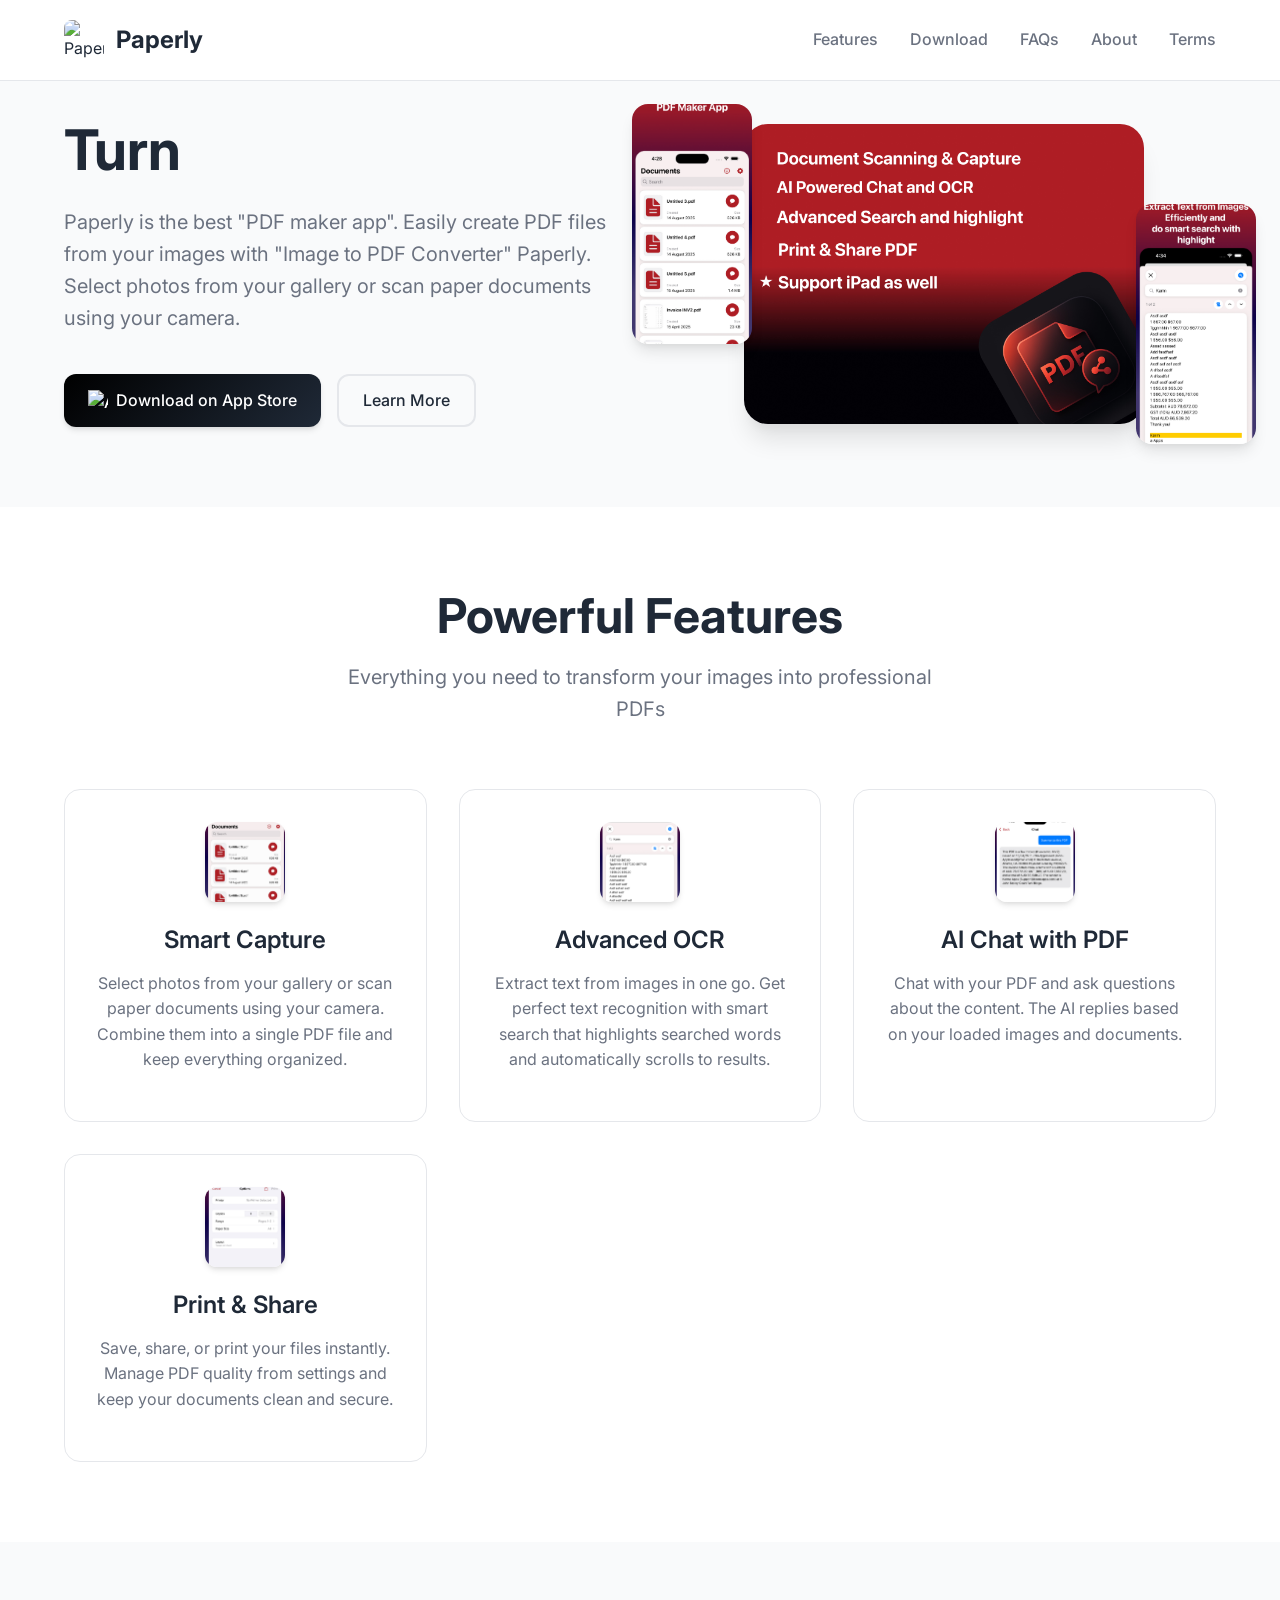
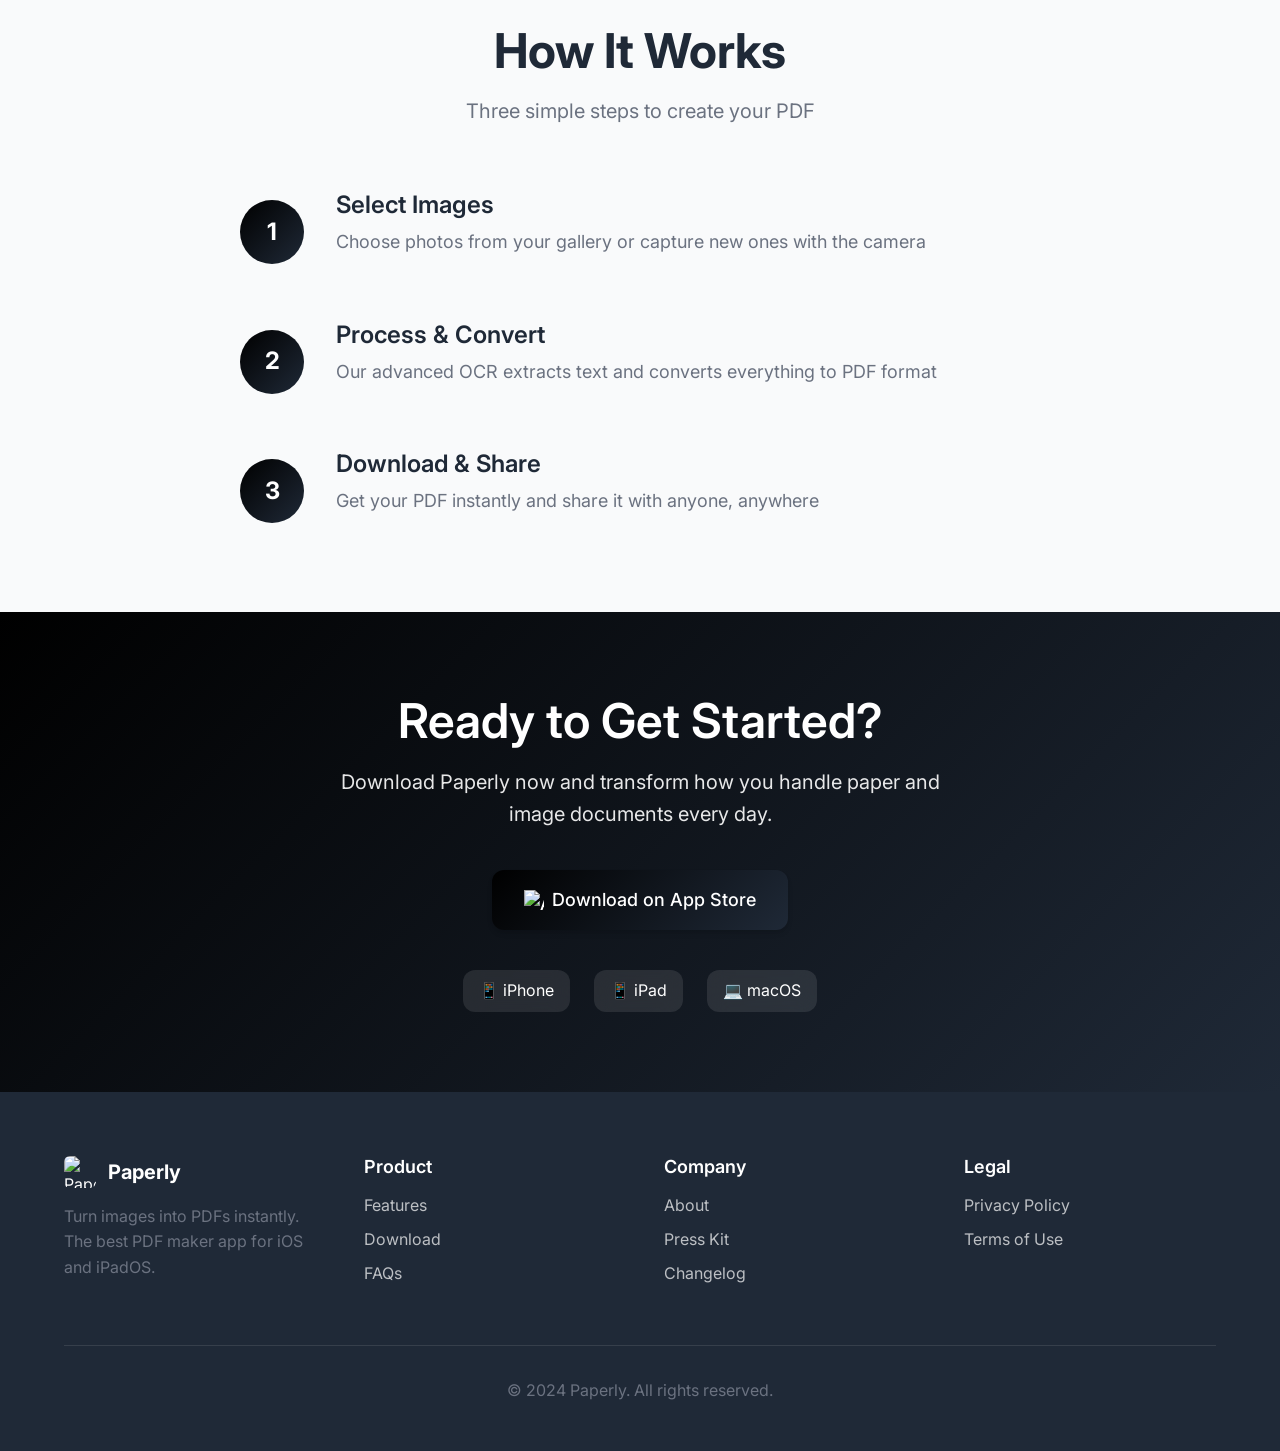
==== index.html @ 192680fa "updated" ====
<!DOCTYPE html>
<html lang="en">
<head>
    <meta charset="UTF-8">
    <meta name="viewport" content="width=device-width, initial-scale=1.0">
    <title>Paperly - Turn Images into PDFs Instantly</title>
    <link rel="stylesheet" href="styles.css">
    <link href="https://fonts.googleapis.com/css2?family=Inter:wght@300;400;500;600;700&display=swap" rel="stylesheet">
    <link rel="icon" type="image/png" href="assets/appIcon.png">
</head>
<body>
    <!-- Navigation -->
    <nav class="navbar">
        <div class="nav-container">
            <div class="nav-logo">
                <a href="index.html" style="text-decoration: none; color: inherit; display: flex; align-items: center; gap: 12px;">
                    <img src="assets/appIcon.png" alt="Paperly" class="logo-img">
                    <span class="logo-text">Paperly</span>
                </a>
            </div>
            <div class="nav-links">
                <a href="#features" class="nav-link">Features</a>
                <a href="#download" class="nav-link">Download</a>
                <a href="faqs.html" class="nav-link">FAQs</a>
                <a href="about.html" class="nav-link">About</a>
                <a href="termsofuse.html" class="nav-link">Terms</a>
            </div>
            <div class="nav-toggle">
                <span></span>
                <span></span>
                <span></span>
            </div>
        </div>
    </nav>

    <!-- Hero Section -->
    <section class="hero">
        <div class="hero-container">
            <div class="hero-content">
                <h1 class="hero-title">
                    Turn Images into PDFs 
                    <span class="gradient-text">Instantly</span>
                </h1>
                <p class="hero-subtitle">
                    Paperly is the best "PDF maker app". Easily create PDF files from your images with "Image to PDF Converter" Paperly. Select photos from your gallery or scan paper documents using your camera.
                </p>
                <div class="hero-buttons">
                    <a href="#download" class="btn btn-primary">
                        <img src="assets/appstore.png" alt="App Store" class="btn-icon">
                        Download on App Store
                    </a>
                    <a href="#features" class="btn btn-secondary">Learn More</a>
                </div>
            </div>
            <div class="hero-image">
                <img src="assets/screenshot/Hero.jpg" alt="Paperly App" class="hero-img">
                <div class="floating-card floating-card-1">
                    <img src="assets/screenshot/iPhone/PDF Maker app.jpg" alt="PDF Maker">
                </div>
                <div class="floating-card floating-card-2">
                    <img src="assets/screenshot/iPhone/Text OCR.jpg" alt="Text OCR">
                </div>
            </div>
        </div>
    </section>

    <!-- Features Section -->
    <section id="features" class="features">
        <div class="container">
            <div class="section-header">
                <h2 class="section-title">Powerful Features</h2>
                <p class="section-subtitle">Everything you need to transform your images into professional PDFs</p>
            </div>
            
            <div class="features-grid">
                <div class="feature-card" data-aos="fade-up">
                    <div class="feature-icon">
                        <img src="assets/screenshot/iPhone/CApture.jpg" alt="Capture">
                    </div>
                    <h3>Smart Capture</h3>
                    <p>Select photos from your gallery or scan paper documents using your camera. Combine them into a single PDF file and keep everything organized.</p>
                </div>
                
                <div class="feature-card" data-aos="fade-up" data-aos-delay="100">
                    <div class="feature-icon">
                        <img src="assets/screenshot/iPhone/Text OCR.jpg" alt="OCR">
                    </div>
                    <h3>Advanced OCR</h3>
                    <p>Extract text from images in one go. Get perfect text recognition with smart search that highlights searched words and automatically scrolls to results.</p>
                </div>
                
                <div class="feature-card" data-aos="fade-up" data-aos-delay="200">
                    <div class="feature-icon">
                        <img src="assets/screenshot/iPhone/AI Powered Chat.jpg" alt="AI Chat">
                    </div>
                    <h3>AI Chat with PDF</h3>
                    <p>Chat with your PDF and ask questions about the content. The AI replies based on your loaded images and documents.</p>
                </div>
                
                <div class="feature-card" data-aos="fade-up" data-aos-delay="300">
                    <div class="feature-icon">
                        <img src="assets/screenshot/iPhone/Print and Share.jpg" alt="Share">
                    </div>
                    <h3>Print & Share</h3>
                    <p>Save, share, or print your files instantly. Manage PDF quality from settings and keep your documents clean and secure.</p>
                </div>
            </div>
        </div>
    </section>

    <!-- How It Works Section -->
    <section class="how-it-works">
        <div class="container">
            <div class="section-header">
                <h2 class="section-title">How It Works</h2>
                <p class="section-subtitle">Three simple steps to create your PDF</p>
            </div>
            
            <div class="steps-container">
                <div class="step" data-aos="fade-right">
                    <div class="step-number">1</div>
                    <div class="step-content">
                        <h3>Select Images</h3>
                        <p>Choose photos from your gallery or capture new ones with the camera</p>
                    </div>
                </div>
                
                <div class="step" data-aos="fade-right" data-aos-delay="100">
                    <div class="step-number">2</div>
                    <div class="step-content">
                        <h3>Process & Convert</h3>
                        <p>Our advanced OCR extracts text and converts everything to PDF format</p>
                    </div>
                </div>
                
                <div class="step" data-aos="fade-right" data-aos-delay="200">
                    <div class="step-number">3</div>
                    <div class="step-content">
                        <h3>Download & Share</h3>
                        <p>Get your PDF instantly and share it with anyone, anywhere</p>
                    </div>
                </div>
            </div>
        </div>
    </section>

    <!-- Download Section -->
    <section id="download" class="download">
        <div class="container">
            <div class="download-content">
                <h2>Ready to Get Started?</h2>
                <p>Download Paperly now and transform how you handle paper and image documents every day.</p>
                <div class="download-buttons">
                    <a href="#" class="btn btn-primary btn-large">
                        <img src="assets/appstore.png" alt="App Store" class="btn-icon">
                        Download on App Store
                    </a>
                </div>
                <div class="device-support">
                    <span>📱 iPhone</span>
                    <span>📱 iPad</span>
                    <span>💻 macOS</span>
                </div>
            </div>
        </div>
    </section>

    <!-- Footer -->
    <footer class="footer">
        <div class="container">
            <div class="footer-content">
                <div class="footer-section">
                    <div class="footer-logo">
                        <img src="assets/appIcon.png" alt="Paperly" class="footer-logo-img">
                        <span>Paperly</span>
                    </div>
                    <p>Turn images into PDFs instantly. The best PDF maker app for iOS and iPadOS.</p>
                </div>
                
                <div class="footer-section">
                    <h4>Product</h4>
                    <ul>
                        <li><a href="#features">Features</a></li>
                        <li><a href="#download">Download</a></li>
                        <li><a href="faqs.html">FAQs</a></li>
                    </ul>
                </div>
                
                <div class="footer-section">
                    <h4>Company</h4>
                    <ul>
                        <li><a href="about.html">About</a></li>
                        <li><a href="presskit.html">Press Kit</a></li>
                        <li><a href="changelog.html">Changelog</a></li>
                    </ul>
                </div>
                
                <div class="footer-section">
                    <h4>Legal</h4>
                    <ul>
                        <li><a href="privacypolicy.html">Privacy Policy</a></li>
                        <li><a href="termsofuse.html">Terms of Use</a></li>
                    </ul>
                </div>
            </div>
            
            <div class="footer-bottom">
                <p>&copy; 2024 Paperly. All rights reserved.</p>
            </div>
        </div>
    </footer>

    <script src="script.js"></script>
</body>
</html>
---- styles.css ----
/* Reset and Base Styles */
* {
    margin: 0;
    padding: 0;
    box-sizing: border-box;
}

:root {
    --primary-color: #000000;
    --secondary-color: #ffffff;
    --accent-color: #6366f1;
    --text-primary: #1f2937;
    --text-secondary: #6b7280;
    --text-light: #9ca3af;
    --background: #ffffff;
    --background-secondary: #f9fafb;
    --border-color: #e5e7eb;
    --shadow-sm: 0 1px 2px 0 rgba(0, 0, 0, 0.05);
    --shadow-md: 0 4px 6px -1px rgba(0, 0, 0, 0.1), 0 2px 4px -1px rgba(0, 0, 0, 0.06);
    --shadow-lg: 0 10px 15px -3px rgba(0, 0, 0, 0.1), 0 4px 6px -2px rgba(0, 0, 0, 0.05);
    --shadow-xl: 0 20px 25px -5px rgba(0, 0, 0, 0.1), 0 10px 10px -5px rgba(0, 0, 0, 0.04);
    --gradient-primary: linear-gradient(135deg, #000000 0%, #1f2937 100%);
    --gradient-secondary: linear-gradient(135deg, #6366f1 0%, #8b5cf6 100%);
    --border-radius: 12px;
    --border-radius-lg: 16px;
    --border-radius-xl: 24px;
    --transition: all 0.3s cubic-bezier(0.4, 0, 0.2, 1);
    --transition-fast: all 0.15s cubic-bezier(0.4, 0, 0.2, 1);
}

body {
    font-family: 'Inter', -apple-system, BlinkMacSystemFont, 'Segoe UI', Roboto, sans-serif;
    line-height: 1.6;
    color: var(--text-primary);
    background-color: var(--background);
    overflow-x: hidden;
}

.container {
    max-width: 1200px;
    margin: 0 auto;
    padding: 0 24px;
}

/* Typography */
h1, h2, h3, h4, h5, h6 {
    font-weight: 600;
    line-height: 1.2;
    margin-bottom: 16px;
}

p {
    margin-bottom: 16px;
    color: var(--text-secondary);
}

/* Buttons */
.btn {
    display: inline-flex;
    align-items: center;
    justify-content: center;
    padding: 12px 24px;
    border-radius: var(--border-radius);
    text-decoration: none;
    font-weight: 500;
    font-size: 16px;
    transition: var(--transition);
    border: none;
    cursor: pointer;
    gap: 8px;
    white-space: nowrap;
}

.btn-primary {
    background: var(--gradient-primary);
    color: var(--secondary-color);
    box-shadow: var(--shadow-md);
}

.btn-primary:hover {
    transform: translateY(-2px);
    box-shadow: var(--shadow-lg);
}

.btn-secondary {
    background: transparent;
    color: var(--text-primary);
    border: 2px solid var(--border-color);
}

.btn-secondary:hover {
    background: var(--background-secondary);
    border-color: var(--text-primary);
}

.btn-large {
    padding: 16px 32px;
    font-size: 18px;
}

.btn-icon {
    width: 20px;
    height: 20px;
    object-fit: contain;
}

/* Navigation */
.navbar {
    position: fixed;
    top: 0;
    left: 0;
    right: 0;
    background: rgba(255, 255, 255, 0.95);
    backdrop-filter: blur(20px);
    border-bottom: 1px solid var(--border-color);
    z-index: 1000;
    transition: var(--transition);
}

.nav-container {
    max-width: 1200px;
    margin: 0 auto;
    padding: 0 24px;
    display: flex;
    align-items: center;
    justify-content: space-between;
    height: 80px;
}

.nav-logo {
    display: flex;
    align-items: center;
    gap: 12px;
}

.logo-img {
    width: 40px;
    height: 40px;
    border-radius: 8px;
}

.logo-text {
    font-size: 24px;
    font-weight: 700;
    color: var(--text-primary);
}

.nav-links {
    display: flex;
    gap: 32px;
}

.nav-link {
    text-decoration: none;
    color: var(--text-secondary);
    font-weight: 500;
    transition: var(--transition);
    position: relative;
}

.nav-link:hover {
    color: var(--text-primary);
}

.nav-link::after {
    content: '';
    position: absolute;
    bottom: -4px;
    left: 0;
    width: 0;
    height: 2px;
    background: var(--gradient-primary);
    transition: var(--transition);
}

.nav-link:hover::after {
    width: 100%;
}

.nav-toggle {
    display: none;
    flex-direction: column;
    gap: 4px;
    cursor: pointer;
}

.nav-toggle span {
    width: 24px;
    height: 2px;
    background: var(--text-primary);
    transition: var(--transition);
}

/* Hero Section */
.hero {
    padding: 120px 0 80px;
    background: var(--background-secondary);
    position: relative;
    overflow: hidden;
}

.hero-container {
    max-width: 1200px;
    margin: 0 auto;
    padding: 0 24px;
    display: grid;
    grid-template-columns: 1fr 1fr;
    gap: 64px;
    align-items: center;
}

.hero-title {
    font-size: 56px;
    font-weight: 700;
    line-height: 1.1;
    margin-bottom: 24px;
    color: var(--text-primary);
}

.gradient-text {
    background: var(--gradient-primary);
    -webkit-background-clip: text;
    -webkit-text-fill-color: transparent;
    background-clip: text;
}

.hero-subtitle {
    font-size: 20px;
    line-height: 1.6;
    margin-bottom: 40px;
    color: var(--text-secondary);
}

.hero-buttons {
    display: flex;
    gap: 16px;
    flex-wrap: wrap;
}

.hero-image {
    position: relative;
    display: flex;
    justify-content: center;
    align-items: center;
}

.hero-img {
    width: 100%;
    max-width: 400px;
    height: auto;
    border-radius: var(--border-radius-xl);
    box-shadow: var(--shadow-xl);
    animation: float 6s ease-in-out infinite;
    opacity: 1 !important;
    transform: scale(1) !important;
}

.floating-card {
    position: absolute;
    width: 120px;
    height: 240px;
    border-radius: var(--border-radius-lg);
    box-shadow: var(--shadow-lg);
    overflow: hidden;
    animation: float 4s ease-in-out infinite;
}

.floating-card img {
    width: 100%;
    height: 100%;
    object-fit: cover;
    opacity: 1 !important;
    transform: scale(1) !important;
}

.floating-card-1 {
    top: -20px;
    left: -40px;
    animation-delay: 0s;
}

.floating-card-2 {
    bottom: -20px;
    right: -40px;
    animation-delay: 2s;
}

@keyframes float {
    0%, 100% { transform: translateY(0px); }
    50% { transform: translateY(-20px); }
}

/* Features Section */
.features {
    padding: 80px 0;
    background: var(--background);
}

.section-header {
    text-align: center;
    margin-bottom: 64px;
}

.section-title {
    font-size: 48px;
    font-weight: 700;
    margin-bottom: 16px;
    color: var(--text-primary);
}

.section-subtitle {
    font-size: 20px;
    color: var(--text-secondary);
    max-width: 600px;
    margin: 0 auto;
}

.features-grid {
    display: grid;
    grid-template-columns: repeat(auto-fit, minmax(280px, 1fr));
    gap: 32px;
}

.feature-card {
    background: var(--background);
    padding: 32px;
    border-radius: var(--border-radius-lg);
    border: 1px solid var(--border-color);
    transition: var(--transition);
    text-align: center;
}

.feature-card:hover {
    transform: translateY(-8px);
    box-shadow: var(--shadow-xl);
    border-color: var(--accent-color);
}

.feature-icon {
    width: 80px;
    height: 80px;
    margin: 0 auto 24px;
    border-radius: var(--border-radius);
    overflow: hidden;
    box-shadow: var(--shadow-md);
}

.feature-icon img {
    width: 100%;
    height: 100%;
    object-fit: cover;
    opacity: 1 !important;
    transform: scale(1) !important;
}

.feature-card h3 {
    font-size: 24px;
    margin-bottom: 16px;
    color: var(--text-primary);
}

.feature-card p {
    color: var(--text-secondary);
    line-height: 1.6;
}

/* How It Works Section */
.how-it-works {
    padding: 80px 0;
    background: var(--background-secondary);
}

.steps-container {
    display: flex;
    flex-direction: column;
    gap: 48px;
    max-width: 800px;
    margin: 0 auto;
}

.step {
    display: flex;
    align-items: center;
    gap: 32px;
}

.step-number {
    width: 64px;
    height: 64px;
    background: var(--gradient-primary);
    color: var(--secondary-color);
    border-radius: 50%;
    display: flex;
    align-items: center;
    justify-content: center;
    font-size: 24px;
    font-weight: 700;
    flex-shrink: 0;
}

.step-content h3 {
    font-size: 24px;
    margin-bottom: 8px;
    color: var(--text-primary);
}

.step-content p {
    color: var(--text-secondary);
    font-size: 18px;
}

/* Download Section */
.download {
    padding: 80px 0;
    background: var(--gradient-primary);
    color: var(--secondary-color);
    text-align: center;
}

.download-content h2 {
    font-size: 48px;
    margin-bottom: 16px;
    color: var(--secondary-color);
}

.download-content p {
    font-size: 20px;
    margin-bottom: 40px;
    color: rgba(255, 255, 255, 0.9);
    max-width: 600px;
    margin-left: auto;
    margin-right: auto;
}

.download-buttons {
    margin-bottom: 40px;
}

.device-support {
    display: flex;
    justify-content: center;
    gap: 24px;
    flex-wrap: wrap;
}

.device-support span {
    background: rgba(255, 255, 255, 0.1);
    padding: 8px 16px;
    border-radius: var(--border-radius);
    font-size: 16px;
    backdrop-filter: blur(10px);
}

/* Footer */
.footer {
    background: var(--text-primary);
    color: var(--secondary-color);
    padding: 64px 0 32px;
}

.footer-content {
    display: grid;
    grid-template-columns: repeat(auto-fit, minmax(250px, 1fr));
    gap: 48px;
    margin-bottom: 48px;
}

.footer-logo {
    display: flex;
    align-items: center;
    gap: 12px;
    margin-bottom: 16px;
}

.footer-logo-img {
    width: 32px;
    height: 32px;
    border-radius: 6px;
}

.footer-logo span {
    font-size: 20px;
    font-weight: 700;
}

.footer-section h4 {
    font-size: 18px;
    margin-bottom: 16px;
    color: var(--secondary-color);
}

.footer-section ul {
    list-style: none;
}

.footer-section ul li {
    margin-bottom: 8px;
}

.footer-section ul li a {
    color: rgba(255, 255, 255, 0.7);
    text-decoration: none;
    transition: var(--transition);
}

.footer-section ul li a:hover {
    color: var(--secondary-color);
}

.footer-bottom {
    border-top: 1px solid rgba(255, 255, 255, 0.1);
    padding-top: 32px;
    text-align: center;
    color: rgba(255, 255, 255, 0.6);
}

/* Responsive Design */
@media (max-width: 768px) {
    .nav-links {
        display: none;
    }
    
    .nav-toggle {
        display: flex;
    }
    
    .hero-container {
        grid-template-columns: 1fr;
        text-align: center;
        gap: 48px;
    }
    
    .hero-title {
        font-size: 40px;
    }
    
    .hero-buttons {
        justify-content: center;
    }
    
    .features-grid {
        grid-template-columns: 1fr;
    }
    
    .step {
        flex-direction: column;
        text-align: center;
        gap: 24px;
    }
    
    .floating-card {
        display: none;
    }
}

@media (max-width: 480px) {
    .container {
        padding: 0 16px;
    }
    
    .hero-title {
        font-size: 32px;
    }
    
    .section-title {
        font-size: 32px;
    }
    
    .btn {
        width: 100%;
        justify-content: center;
    }
    
    .hero-buttons {
        flex-direction: column;
    }
}

/* Animation Classes */
[data-aos] {
    opacity: 0;
    transform: translateY(30px);
    transition: opacity 0.6s ease, transform 0.6s ease;
}

[data-aos].aos-animate {
    opacity: 1;
    transform: translateY(0);
}

[data-aos="fade-up"] {
    transform: translateY(30px);
}

[data-aos="fade-right"] {
    transform: translateX(-30px);
}

[data-aos="fade-left"] {
    transform: translateX(30px);
}

/* Smooth scrolling */
html {
    scroll-behavior: smooth;
}

/* Selection styles */
::selection {
    background: var(--accent-color);
    color: var(--secondary-color);
}

/* Focus styles */
.btn:focus,
.nav-link:focus {
    outline: 2px solid var(--accent-color);
    outline-offset: 2px;
}
}
}
}
}
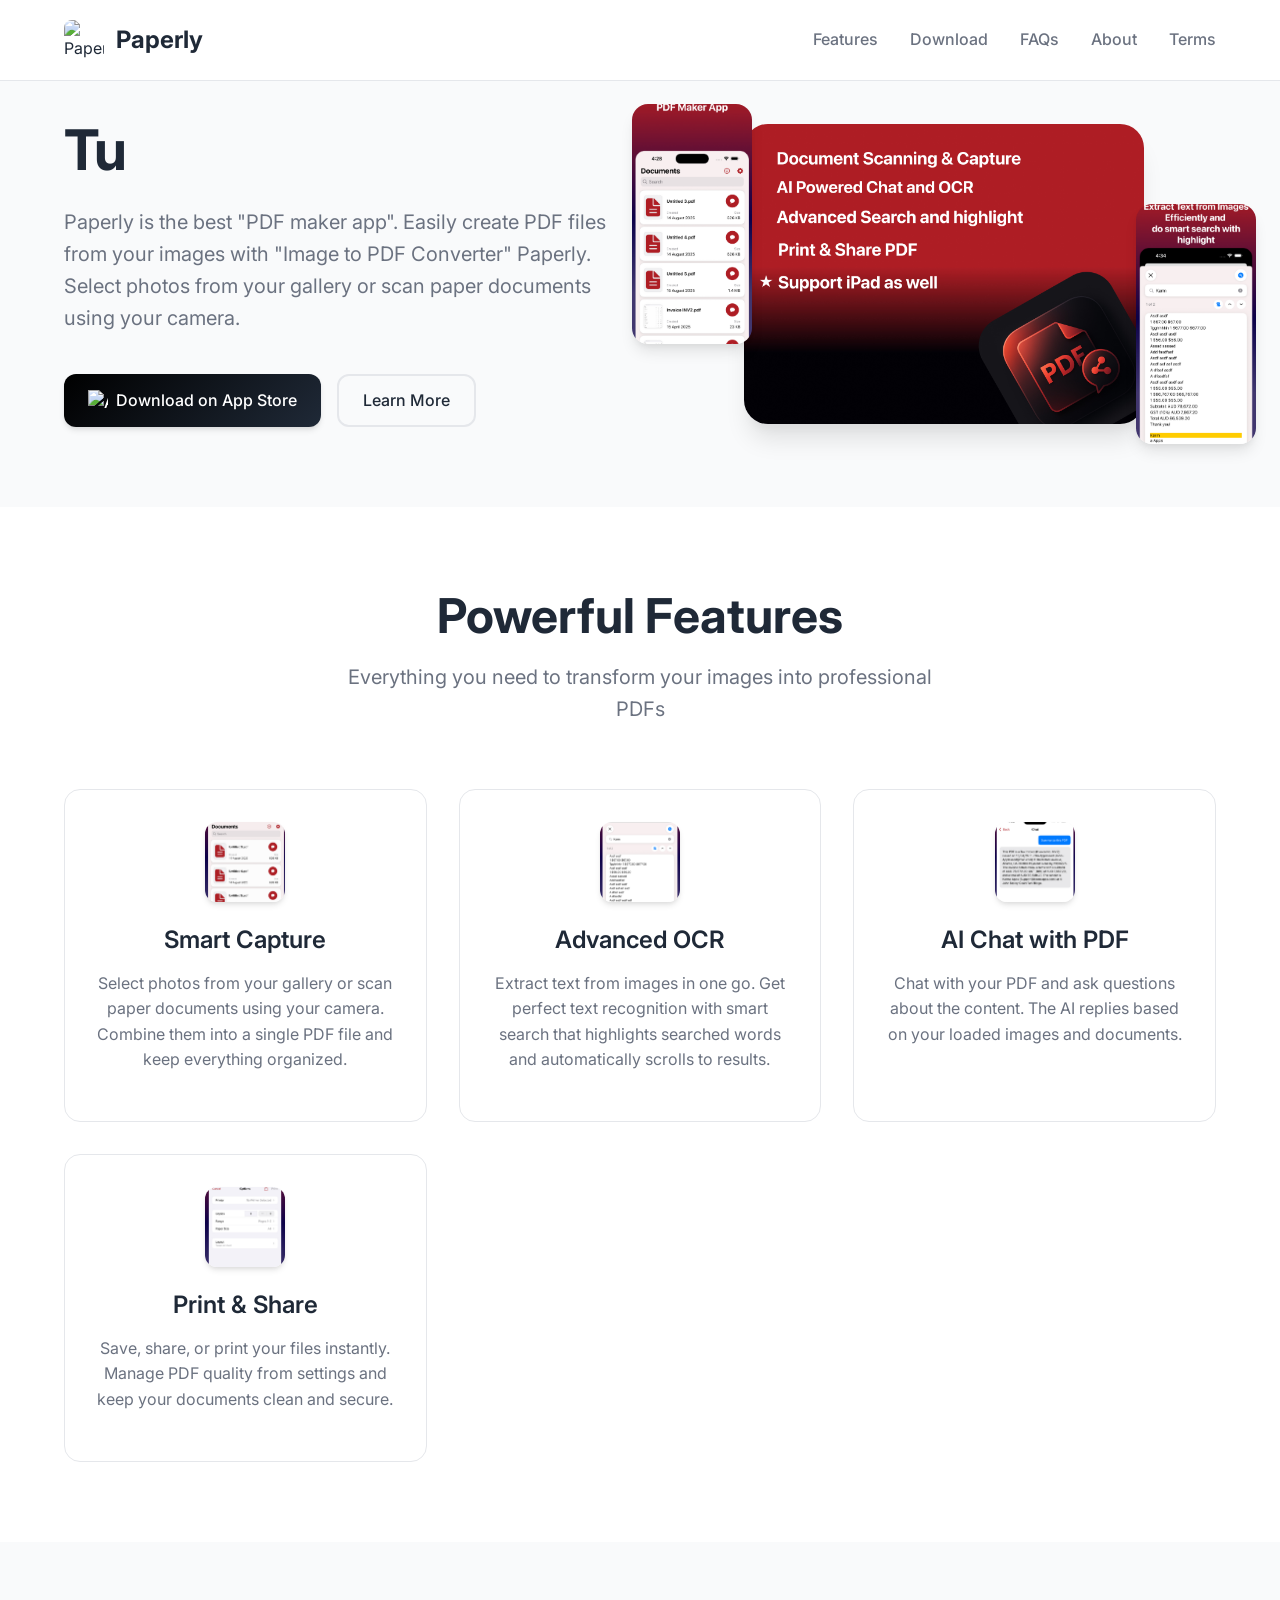
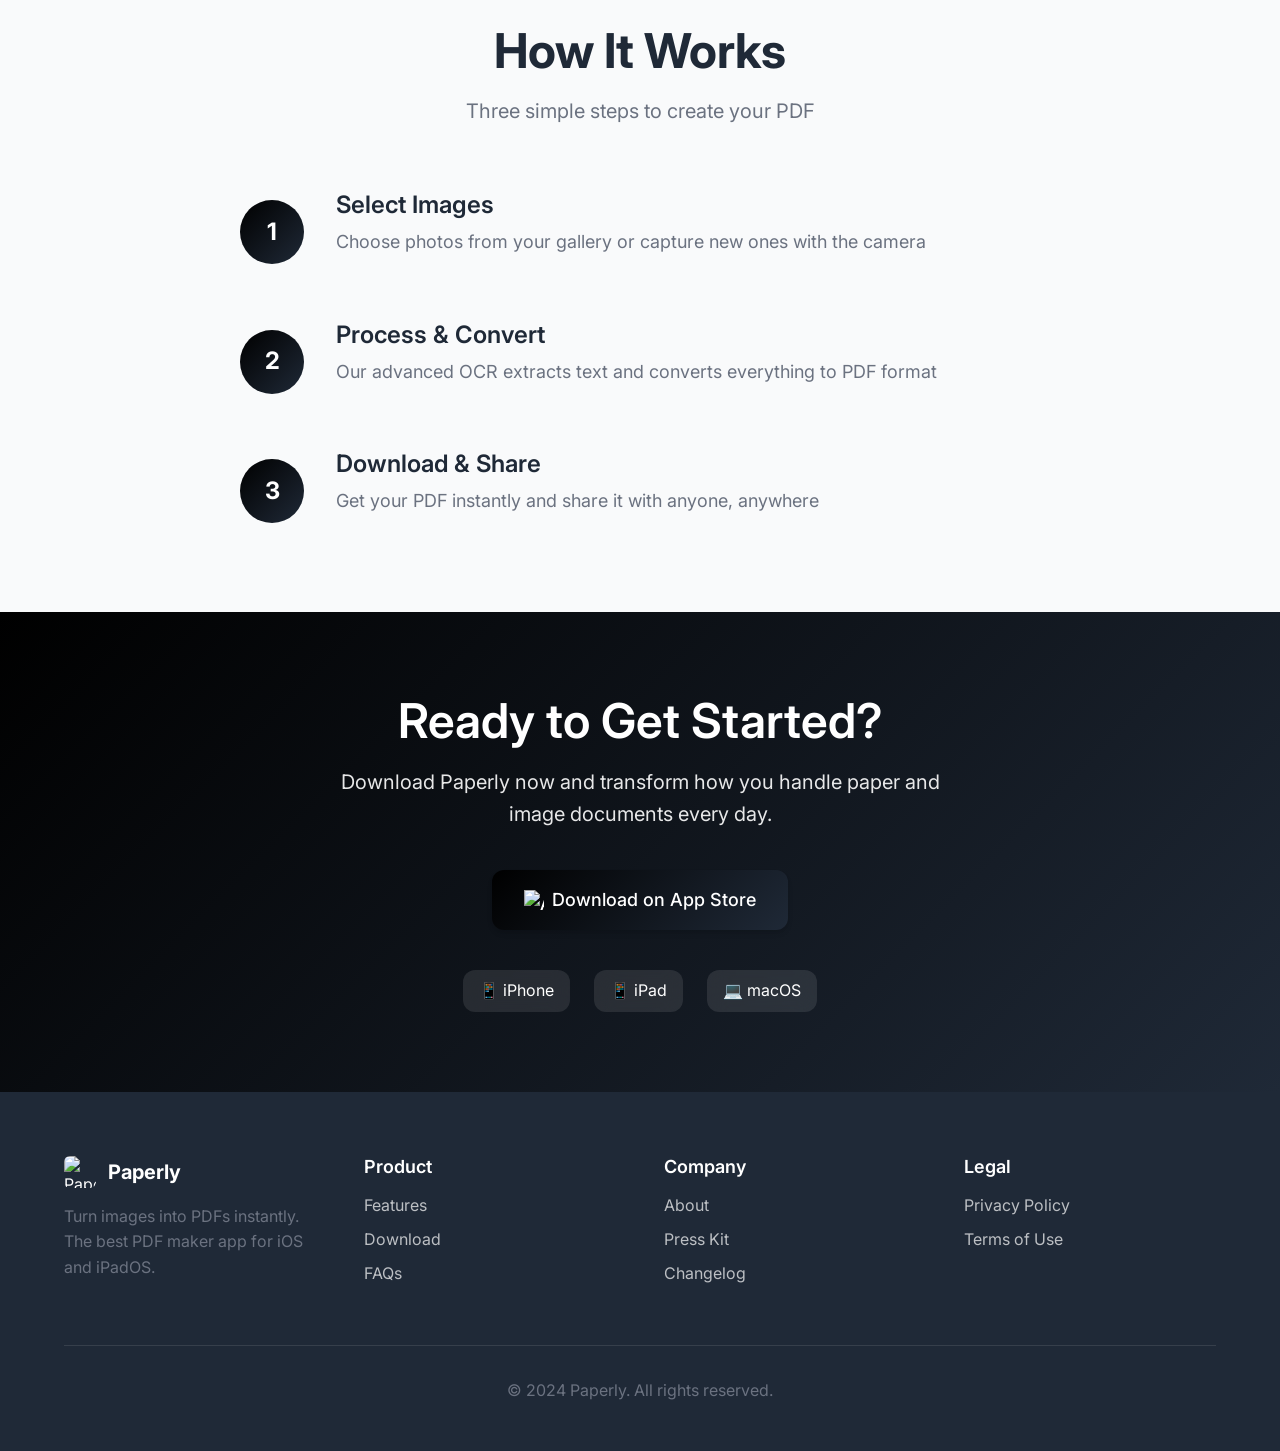
==== commit a4f33e15: "updates" ====
--- a/index.html
+++ b/index.html
@@ -45,7 +45,7 @@
                     Paperly is the best "PDF maker app". Easily create PDF files from your images with "Image to PDF Converter" Paperly. Select photos from your gallery or scan paper documents using your camera.
                 </p>
                 <div class="hero-buttons">
-                    <a href="#download" class="btn btn-primary">
+                    <a href="https://apps.apple.com/app/id6673909586" class="btn btn-primary" target="_blank" rel="noopener noreferrer">
                         <img src="assets/appstore.png" alt="App Store" class="btn-icon">
                         Download on App Store
                     </a>
@@ -151,7 +151,7 @@
                 <h2>Ready to Get Started?</h2>
                 <p>Download Paperly now and transform how you handle paper and image documents every day.</p>
                 <div class="download-buttons">
-                    <a href="#" class="btn btn-primary btn-large">
+                    <a href="https://apps.apple.com/app/id6673909586" class="btn btn-primary btn-large" target="_blank" rel="noopener noreferrer">
                         <img src="assets/appstore.png" alt="App Store" class="btn-icon">
                         Download on App Store
                     </a>
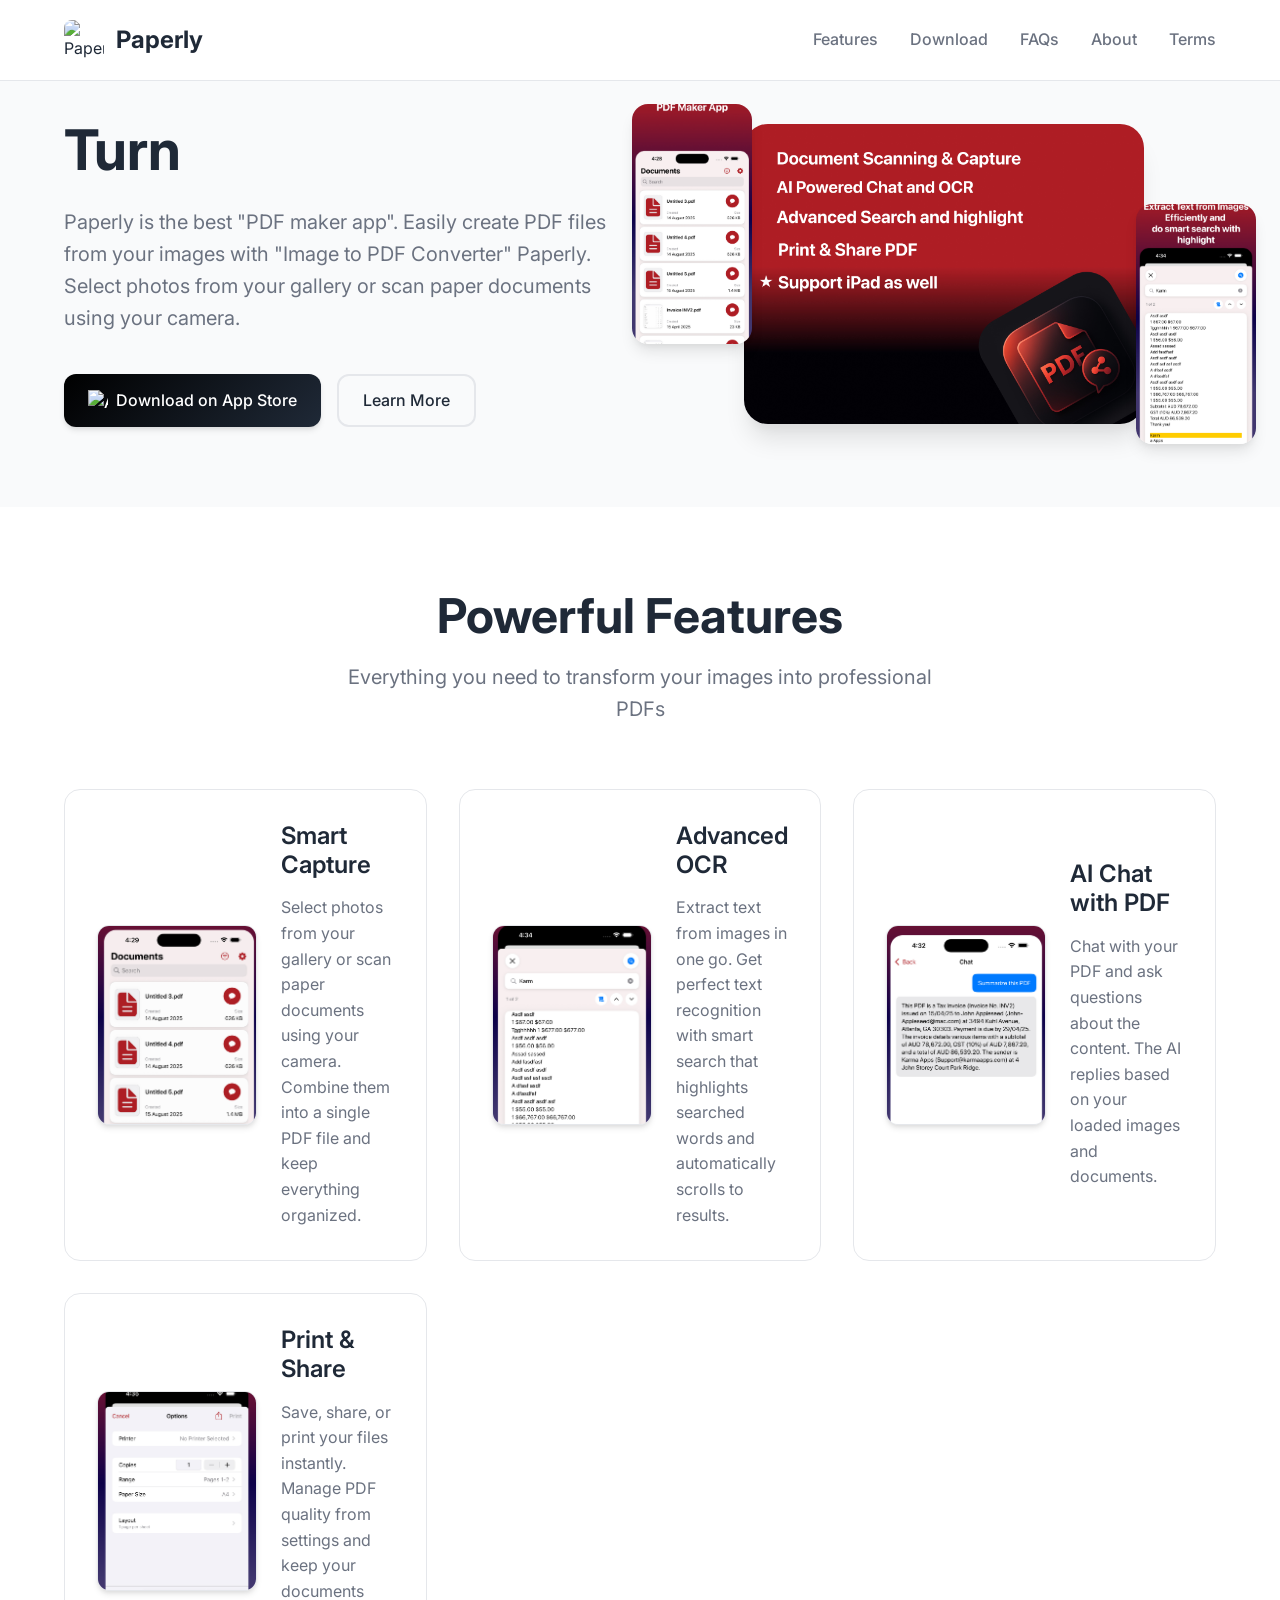
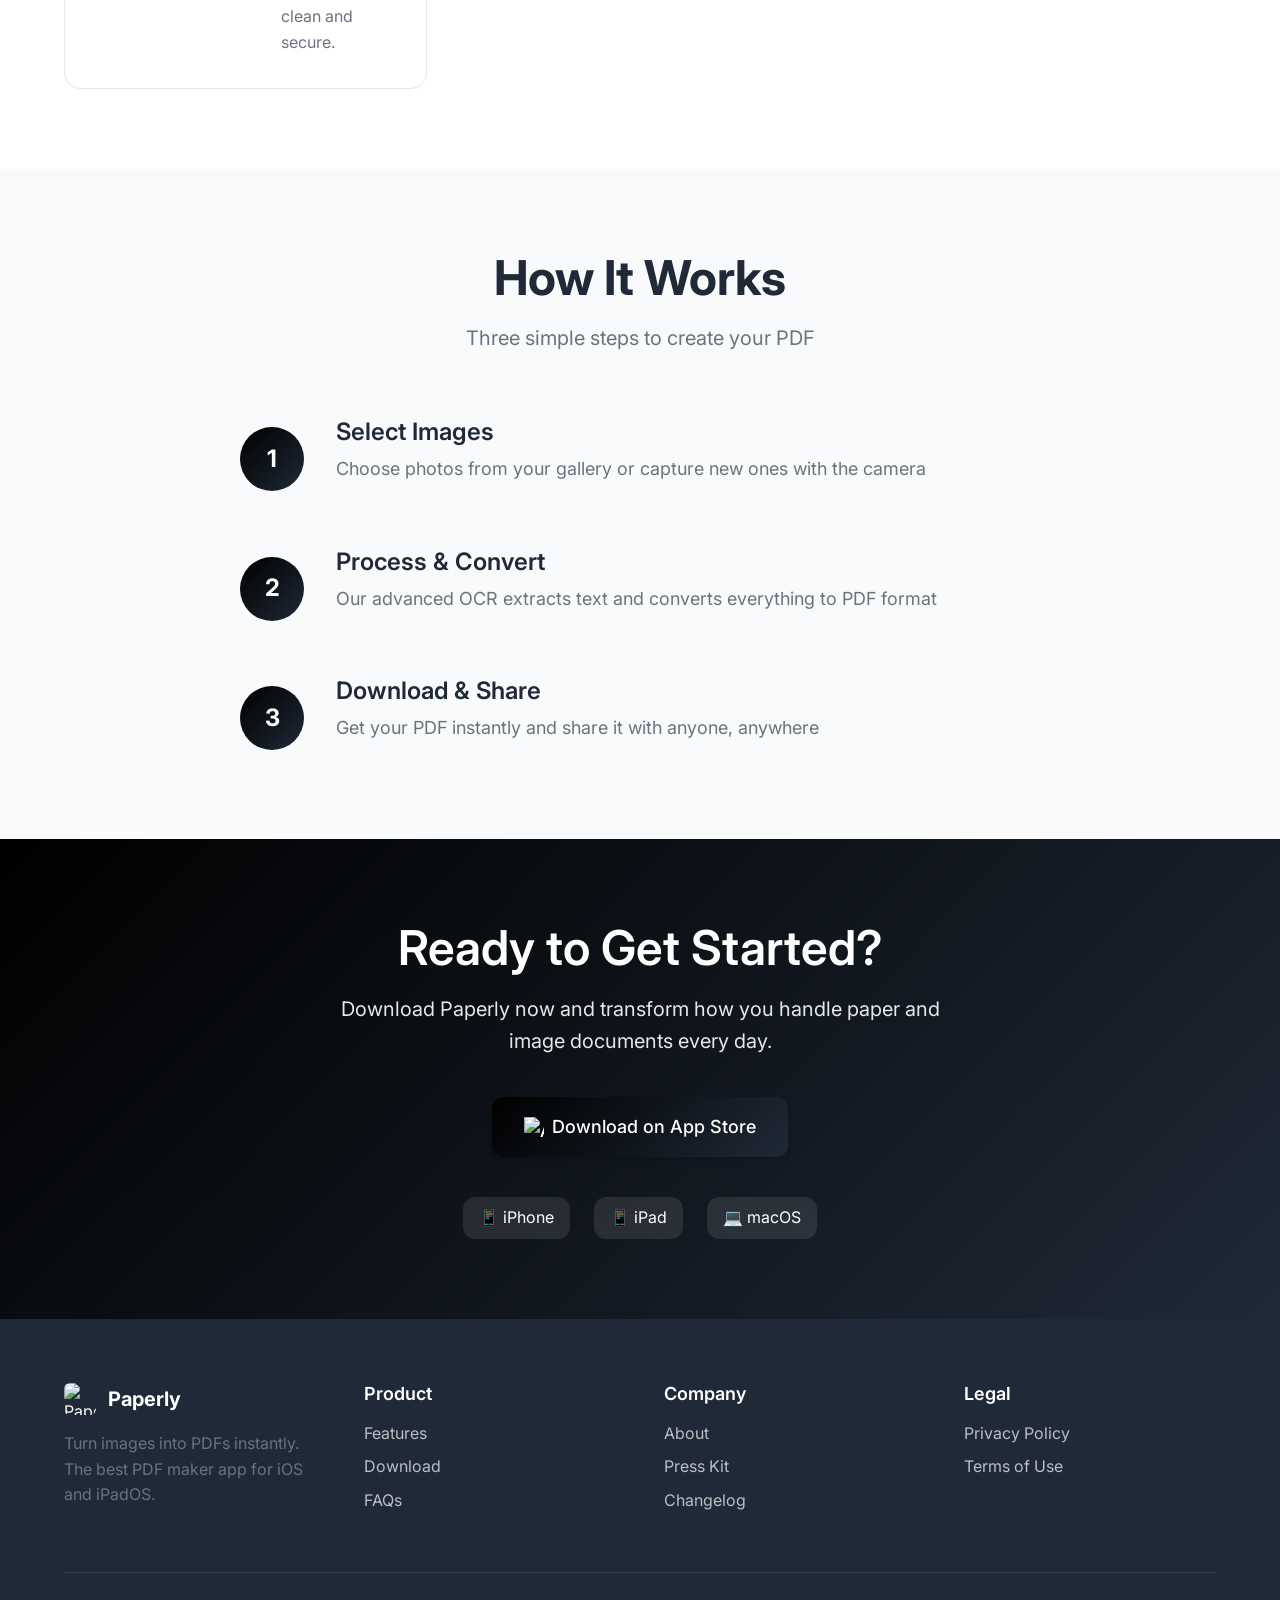
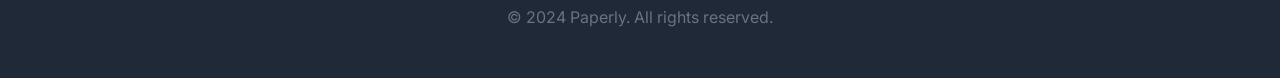
==== commit a0008b08: "Updated" ====
--- a/index.html
+++ b/index.html
@@ -75,34 +75,62 @@
             <div class="features-grid">
                 <div class="feature-card" data-aos="fade-up">
                     <div class="feature-icon">
-                        <img src="assets/screenshot/iPhone/CApture.jpg" alt="Capture">
-                    </div>
-                    <h3>Smart Capture</h3>
-                    <p>Select photos from your gallery or scan paper documents using your camera. Combine them into a single PDF file and keep everything organized.</p>
+                        <img src="assets/screenshot/iPhone/CApture.jpg" alt="Smart Capture - Document scanning interface" 
+                             onerror="this.style.display='none'; this.nextElementSibling.style.display='block';"
+                             style="max-width: 100%; height: auto;">
+                        <div style="display: none; text-align: center; color: var(--text-secondary); font-size: 14px;">
+                            📱 Smart Capture
+                        </div>
+                    </div>
+                    <div class="feature-content">
+                        <h3>Smart Capture</h3>
+                        <p>Select photos from your gallery or scan paper documents using your camera. Combine them into a single PDF file and keep everything organized.</p>
+                    </div>
                 </div>
                 
                 <div class="feature-card" data-aos="fade-up" data-aos-delay="100">
                     <div class="feature-icon">
-                        <img src="assets/screenshot/iPhone/Text OCR.jpg" alt="OCR">
-                    </div>
-                    <h3>Advanced OCR</h3>
-                    <p>Extract text from images in one go. Get perfect text recognition with smart search that highlights searched words and automatically scrolls to results.</p>
+                        <img src="assets/screenshot/iPhone/Text OCR.jpg" alt="Advanced OCR - Text extraction interface" 
+                             onerror="this.style.display='none'; this.nextElementSibling.style.display='block';"
+                             style="max-width: 100%; height: auto;">
+                        <div style="display: none; text-align: center; color: var(--text-secondary); font-size: 14px;">
+                            🔍 Advanced OCR
+                        </div>
+                    </div>
+                    <div class="feature-content">
+                        <h3>Advanced OCR</h3>
+                        <p>Extract text from images in one go. Get perfect text recognition with smart search that highlights searched words and automatically scrolls to results.</p>
+                    </div>
                 </div>
                 
                 <div class="feature-card" data-aos="fade-up" data-aos-delay="200">
                     <div class="feature-icon">
-                        <img src="assets/screenshot/iPhone/AI Powered Chat.jpg" alt="AI Chat">
-                    </div>
-                    <h3>AI Chat with PDF</h3>
-                    <p>Chat with your PDF and ask questions about the content. The AI replies based on your loaded images and documents.</p>
+                        <img src="assets/screenshot/iPhone/AI Powered Chat.jpg" alt="AI Chat - PDF conversation interface" 
+                             onerror="this.style.display='none'; this.nextElementSibling.style.display='block';"
+                             style="max-width: 100%; height: auto;">
+                        <div style="display: none; text-align: center; color: var(--text-secondary); font-size: 14px;">
+                            🤖 AI Chat
+                        </div>
+                    </div>
+                    <div class="feature-content">
+                        <h3>AI Chat with PDF</h3>
+                        <p>Chat with your PDF and ask questions about the content. The AI replies based on your loaded images and documents.</p>
+                    </div>
                 </div>
                 
                 <div class="feature-card" data-aos="fade-up" data-aos-delay="300">
                     <div class="feature-icon">
-                        <img src="assets/screenshot/iPhone/Print and Share.jpg" alt="Share">
-                    </div>
-                    <h3>Print & Share</h3>
-                    <p>Save, share, or print your files instantly. Manage PDF quality from settings and keep your documents clean and secure.</p>
+                        <img src="assets/screenshot/iPhone/Print and Share.jpg" alt="Print & Share - Document sharing interface" 
+                             onerror="this.style.display='none'; this.nextElementSibling.style.display='block';"
+                             style="max-width: 100%; height: auto;">
+                        <div style="display: none; text-align: center; color: var(--text-secondary); font-size: 14px;">
+                            📤 Print & Share
+                        </div>
+                    </div>
+                    <div class="feature-content">
+                        <h3>Print & Share</h3>
+                        <p>Save, share, or print your files instantly. Manage PDF quality from settings and keep your documents clean and secure.</p>
+                    </div>
                 </div>
             </div>
         </div>
--- a/styles.css
+++ b/styles.css
@@ -327,7 +327,19 @@
     border-radius: var(--border-radius-lg);
     border: 1px solid var(--border-color);
     transition: var(--transition);
-    text-align: center;
+    text-align: left;
+    min-height: 200px;
+    display: flex;
+    flex-direction: row;
+    align-items: center;
+    gap: 24px;
+    cursor: pointer;
+}
+
+.feature-card:hover {
+    transform: translateY(-4px);
+    box-shadow: var(--shadow-xl);
+    border-color: var(--accent-color);
 }
 
 .feature-card:hover {
@@ -337,20 +349,31 @@
 }
 
 .feature-icon {
-    width: 80px;
-    height: 80px;
-    margin: 0 auto 24px;
+    width: 160px;
+    min-height: 140px;
+    max-height: 200px;
+    margin: 0;
     border-radius: var(--border-radius);
     overflow: hidden;
     box-shadow: var(--shadow-md);
+    background: var(--background-secondary);
+    border: 1px solid var(--border-color);
+    display: flex;
+    align-items: center;
+    justify-content: center;
+    flex-shrink: 0;
 }
 
 .feature-icon img {
     width: 100%;
-    height: 100%;
-    object-fit: cover;
+    height: auto;
+    object-fit: contain;
     opacity: 1 !important;
     transform: scale(1) !important;
+    display: block !important;
+    visibility: visible !important;
+    max-width: 100%;
+    max-height: 100%;
 }
 
 .feature-card h3 {
@@ -362,6 +385,11 @@
 .feature-card p {
     color: var(--text-secondary);
     line-height: 1.6;
+    margin: 0;
+}
+
+.feature-content {
+    flex: 1;
 }
 
 /* How It Works Section */
@@ -542,6 +570,18 @@
         grid-template-columns: 1fr;
     }
     
+    .feature-card {
+        flex-direction: column;
+        text-align: center;
+        gap: 20px;
+    }
+    
+    .feature-icon {
+        width: 140px;
+        min-height: 120px;
+        max-height: 180px;
+    }
+    
     .step {
         flex-direction: column;
         text-align: center;
@@ -616,8 +656,4 @@
 .nav-link:focus {
     outline: 2px solid var(--accent-color);
     outline-offset: 2px;
-}
-}
-}
-}
 }
